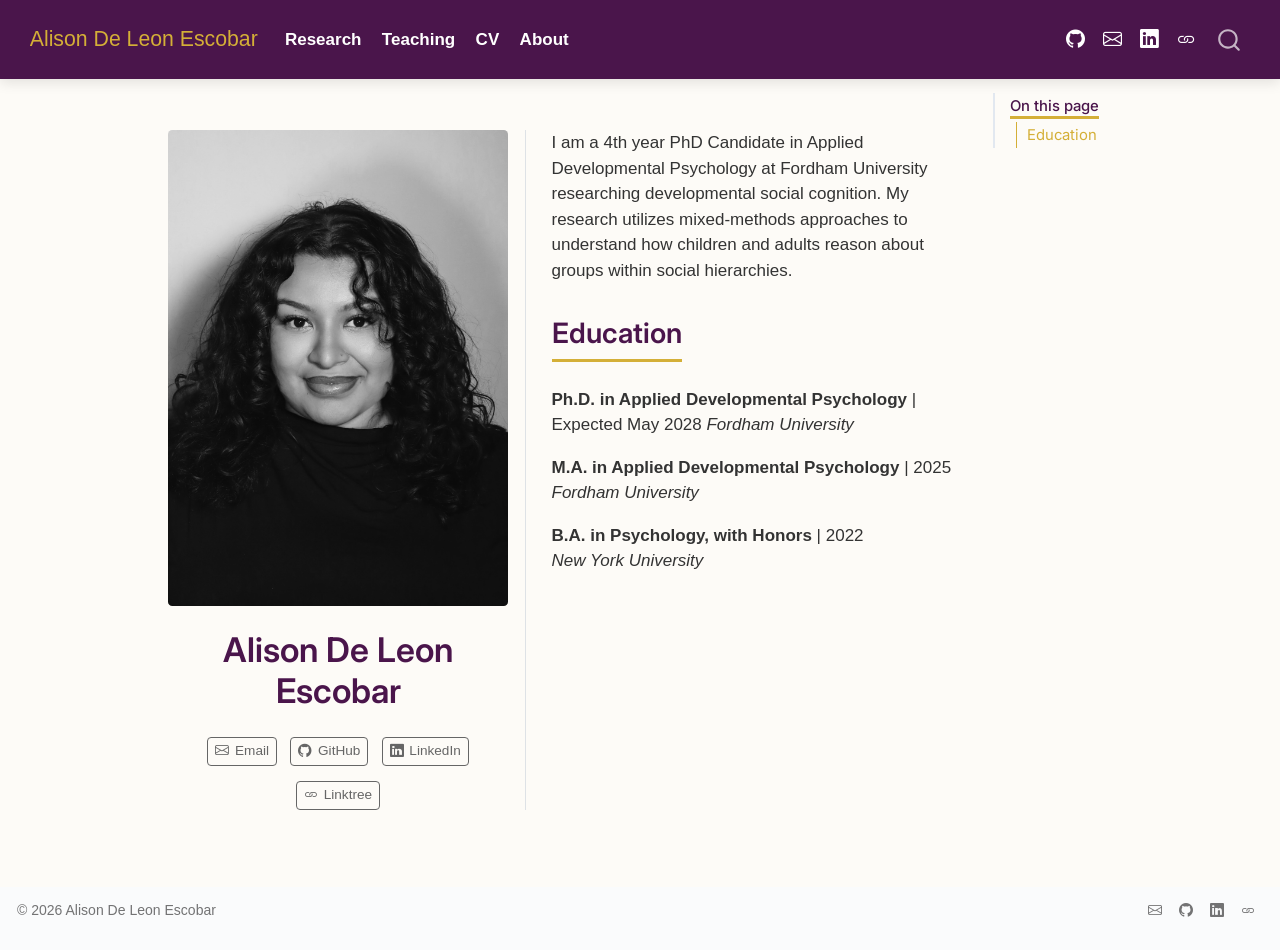
==== docs/index.html @ 729bb200 "Initial commit" ====
<!DOCTYPE html>
<html xmlns="http://www.w3.org/1999/xhtml" lang="en" xml:lang="en"><head>

<meta charset="utf-8">
<meta name="generator" content="quarto-1.9.37">

<meta name="viewport" content="width=device-width, initial-scale=1.0, user-scalable=yes">


<title>Alison De Leon Escobar</title>
<style>
/* Default styles provided by pandoc.
** See https://pandoc.org/MANUAL.html#variables-for-html for config info.
*/
code{white-space: pre-wrap;}
span.smallcaps{font-variant: small-caps;}
div.columns{display: flex; gap: min(4vw, 1.5em);}
div.column{flex: auto; overflow-x: auto;}
div.hanging-indent{margin-left: 1.5em; text-indent: -1.5em;}
ul.task-list{list-style: none;}
ul.task-list li input[type="checkbox"] {
  width: 0.8em;
  margin: 0 0.8em 0.2em -1em; /* quarto-specific, see https://github.com/quarto-dev/quarto-cli/issues/4556 */ 
  vertical-align: middle;
}
</style>


<script src="site_libs/quarto-nav/quarto-nav.js"></script>
<script src="site_libs/quarto-nav/headroom.min.js"></script>
<script src="site_libs/clipboard/clipboard.min.js"></script>
<script src="site_libs/quarto-search/autocomplete.umd.js"></script>
<script src="site_libs/quarto-search/fuse.min.js"></script>
<script src="site_libs/quarto-search/quarto-search.js"></script>
<meta name="quarto:offset" content="./">
<script src="site_libs/quarto-html/quarto.js" type="module"></script>
<script src="site_libs/quarto-html/tabsets/tabsets.js" type="module"></script>
<script src="site_libs/quarto-html/popper.min.js"></script>
<script src="site_libs/quarto-html/tippy.umd.min.js"></script>
<link href="site_libs/quarto-html/tippy.css" rel="stylesheet">
<link href="site_libs/quarto-html/quarto-syntax-highlighting-7f8f88aac4f3542376d5c11b86a4c14d.css" rel="stylesheet" id="quarto-text-highlighting-styles">
<script src="site_libs/bootstrap/bootstrap.min.js"></script>
<link href="site_libs/bootstrap/bootstrap-icons.css" rel="stylesheet">
<link href="site_libs/bootstrap/bootstrap-9ff475cf356ee86af3c39ad8890bfd6f.min.css" rel="stylesheet" append-hash="true" id="quarto-bootstrap" data-mode="light">
<script id="quarto-search-options" type="application/json">{
  "location": "navbar",
  "copy-button": false,
  "collapse-after": 3,
  "panel-placement": "end",
  "type": "overlay",
  "limit": 50,
  "keyboard-shortcut": [
    "f",
    "/",
    "s"
  ],
  "show-item-context": false,
  "language": {
    "search-no-results-text": "No results",
    "search-matching-documents-text": "matching documents",
    "search-copy-link-title": "Copy link to search",
    "search-hide-matches-text": "Hide additional matches",
    "search-more-match-text": "more match in this document",
    "search-more-matches-text": "more matches in this document",
    "search-clear-button-title": "Clear",
    "search-text-placeholder": "",
    "search-detached-cancel-button-title": "Cancel",
    "search-submit-button-title": "Submit",
    "search-label": "Search"
  }
}</script>


</head>

<body class="nav-fixed quarto-light">

<div id="quarto-search-results"></div>
  <header id="quarto-header" class="headroom fixed-top">
    <nav class="navbar navbar-expand-lg " data-bs-theme="dark">
      <div class="navbar-container container-fluid">
      <div class="navbar-brand-container mx-auto">
    <a class="navbar-brand" href="./index.html">
    <span class="navbar-title">Alison De Leon Escobar</span>
    </a>
  </div>
            <div id="quarto-search" class="" title="Search"></div>
          <button class="navbar-toggler" type="button" data-bs-toggle="collapse" data-bs-target="#navbarCollapse" aria-controls="navbarCollapse" role="menu" aria-expanded="false" aria-label="Toggle navigation" onclick="if (window.quartoToggleHeadroom) { window.quartoToggleHeadroom(); }">
  <span class="navbar-toggler-icon"></span>
</button>
          <div class="collapse navbar-collapse" id="navbarCollapse">
            <ul class="navbar-nav navbar-nav-scroll me-auto">
  <li class="nav-item">
    <a class="nav-link" href="./research.html"> 
<span class="menu-text">Research</span></a>
  </li>  
  <li class="nav-item">
    <a class="nav-link" href="./teaching.html"> 
<span class="menu-text">Teaching</span></a>
  </li>  
  <li class="nav-item">
    <a class="nav-link" href="./cv.html"> 
<span class="menu-text">CV</span></a>
  </li>  
  <li class="nav-item">
    <a class="nav-link active" href="./index.html" aria-current="page"> 
<span class="menu-text">About</span></a>
  </li>  
</ul>
            <ul class="navbar-nav navbar-nav-scroll ms-auto">
  <li class="nav-item compact">
    <a class="nav-link" href="https://github.com/alisondeleon"> <i class="bi bi-github" role="img">
</i> 
<span class="menu-text"></span></a>
  </li>  
  <li class="nav-item compact">
    <a class="nav-link" href="mailto:adeleonescobar@fordham.edu"> <i class="bi bi-envelope" role="img">
</i> 
<span class="menu-text"></span></a>
  </li>  
  <li class="nav-item compact">
    <a class="nav-link" href="https://linkedin.com/in/alison-de-leon"> <i class="bi bi-linkedin" role="img">
</i> 
<span class="menu-text"></span></a>
  </li>  
  <li class="nav-item compact">
    <a class="nav-link" href="https://linktr.ee/adeleonescobar"> <i class="bi bi-link" role="img">
</i> 
<span class="menu-text"></span></a>
  </li>  
</ul>
          </div> <!-- /navcollapse -->
            <div class="quarto-navbar-tools">
</div>
      </div> <!-- /container-fluid -->
    </nav>
</header>
<!-- content -->
<div id="quarto-content" class="quarto-container page-columns page-rows-contents page-layout-article page-navbar">
<!-- sidebar -->
<!-- margin-sidebar -->
    <div id="quarto-margin-sidebar" class="sidebar margin-sidebar">
        <nav id="TOC" role="doc-toc" class="toc-active">
    <h2 id="toc-title">On this page</h2>
  <ul>
  <li><a href="#education" id="toc-education" class="nav-link active" data-scroll-target="#education">Education</a></li>
  </ul>
</nav>
    </div>
<!-- main -->
<div class="quarto-about-trestles">
  <div class="about-entity">
    <img src="profile-pic.jpg" alt="Headshot of Alison" class="about-image
  rounded " style="width: 20em;">
<header id="title-block-header" class="quarto-title-block default">
<div class="quarto-title">
<h1 class="title">Alison De Leon Escobar</h1>
</div>
<div class="quarto-title-meta">
  </div>
</header>
    <div class="about-links">
  <a href="mailto:adeleonescobar@fordham.edu" class="about-link" rel="" target="">
    <i class="bi bi-envelope"></i>
     <span class="about-link-text">Email</span>
  </a>
  <a href="https://github.com/alisondeleon" class="about-link" rel="" target="">
    <i class="bi bi-github"></i>
     <span class="about-link-text">GitHub</span>
  </a>
  <a href="https://linkedin.com/in/alison-de-leon" class="about-link" rel="" target="">
    <i class="bi bi-linkedin"></i>
     <span class="about-link-text">LinkedIn</span>
  </a>
  <a href="https://linktr.ee/adeleonescobar" class="about-link" rel="" target="">
    <i class="bi bi-link"></i>
     <span class="about-link-text">Linktree</span>
  </a>
</div>
  </div>
  <div class="about-contents"><main class="content" id="quarto-document-content">

<p>I am a 4th year PhD Candidate in Applied Developmental Psychology at Fordham University researching developmental social cognition. My research utilizes mixed-methods approaches to understand how children and adults reason about groups within social hierarchies.</p>
<section id="education" class="level2">
<h2 data-anchor-id="education">Education</h2>
<p><strong>Ph.D.&nbsp;in Applied Developmental Psychology</strong> | Expected May 2028 <em>Fordham University</em></p>
<p><strong>M.A.&nbsp;in Applied Developmental Psychology</strong> | 2025<br>
<em>Fordham University</em></p>
<p><strong>B.A. in Psychology, with Honors</strong> | 2022<br>
<em>New York University</em></p>


</section>
</main></div>
</div>
 <!-- /main -->
<script id="quarto-html-after-body" type="application/javascript">
  window.document.addEventListener("DOMContentLoaded", function (event) {
    const isCodeAnnotation = (el) => {
      for (const clz of el.classList) {
        if (clz.startsWith('code-annotation-')) {                     
          return true;
        }
      }
      return false;
    }
    const onCopySuccess = function(e) {
      // button target
      const button = e.trigger;
      // don't keep focus
      button.blur();
      // flash "checked"
      button.classList.add('code-copy-button-checked');
      var currentTitle = button.getAttribute("title");
      button.setAttribute("title", "Copied!");
      let tooltip;
      if (window.bootstrap) {
        button.setAttribute("data-bs-toggle", "tooltip");
        button.setAttribute("data-bs-placement", "left");
        button.setAttribute("data-bs-title", "Copied!");
        tooltip = new bootstrap.Tooltip(button, 
          { trigger: "manual", 
            customClass: "code-copy-button-tooltip",
            offset: [0, -8]});
        tooltip.show();    
      }
      setTimeout(function() {
        if (tooltip) {
          tooltip.hide();
          button.removeAttribute("data-bs-title");
          button.removeAttribute("data-bs-toggle");
          button.removeAttribute("data-bs-placement");
        }
        button.setAttribute("title", currentTitle);
        button.classList.remove('code-copy-button-checked');
      }, 1000);
      // clear code selection
      e.clearSelection();
    }
    const getTextToCopy = function(trigger) {
      const outerScaffold = trigger.parentElement.cloneNode(true);
      const codeEl = outerScaffold.querySelector('code');
      for (const childEl of codeEl.children) {
        if (isCodeAnnotation(childEl)) {
          childEl.remove();
        }
      }
      return codeEl.innerText;
    }
    const clipboard = new window.ClipboardJS('.code-copy-button:not([data-in-quarto-modal])', {
      text: getTextToCopy
    });
    clipboard.on('success', onCopySuccess);
    if (window.document.getElementById('quarto-embedded-source-code-modal')) {
      const clipboardModal = new window.ClipboardJS('.code-copy-button[data-in-quarto-modal]', {
        text: getTextToCopy,
        container: window.document.getElementById('quarto-embedded-source-code-modal')
      });
      clipboardModal.on('success', onCopySuccess);
    }
      var localhostRegex = new RegExp(/^(?:http|https):\/\/localhost\:?[0-9]*\//);
      var mailtoRegex = new RegExp(/^mailto:/);
        var filterRegex = new RegExp('/' + window.location.host + '/');
      var isInternal = (href) => {
          return filterRegex.test(href) || localhostRegex.test(href) || mailtoRegex.test(href);
      }
      // Inspect non-navigation links and adorn them if external
     var links = window.document.querySelectorAll('a[href]:not(.nav-link):not(.navbar-brand):not(.toc-action):not(.sidebar-link):not(.sidebar-item-toggle):not(.pagination-link):not(.no-external):not([aria-hidden]):not(.dropdown-item):not(.quarto-navigation-tool):not(.about-link)');
      for (var i=0; i<links.length; i++) {
        const link = links[i];
        if (!isInternal(link.href)) {
          // undo the damage that might have been done by quarto-nav.js in the case of
          // links that we want to consider external
          if (link.dataset.originalHref !== undefined) {
            link.href = link.dataset.originalHref;
          }
        }
      }
    function tippyHover(el, contentFn, onTriggerFn, onUntriggerFn) {
      const config = {
        allowHTML: true,
        maxWidth: 500,
        delay: 100,
        arrow: false,
        appendTo: function(el) {
            return el.parentElement;
        },
        interactive: true,
        interactiveBorder: 10,
        theme: 'quarto',
        placement: 'bottom-start',
      };
      if (contentFn) {
        config.content = contentFn;
      }
      if (onTriggerFn) {
        config.onTrigger = onTriggerFn;
      }
      if (onUntriggerFn) {
        config.onUntrigger = onUntriggerFn;
      }
      window.tippy(el, config); 
    }
    const noterefs = window.document.querySelectorAll('a[role="doc-noteref"]');
    for (var i=0; i<noterefs.length; i++) {
      const ref = noterefs[i];
      tippyHover(ref, function() {
        // use id or data attribute instead here
        let href = ref.getAttribute('data-footnote-href') || ref.getAttribute('href');
        try { href = new URL(href).hash; } catch {}
        const id = href.replace(/^#\/?/, "");
        const note = window.document.getElementById(id);
        if (note) {
          return note.innerHTML;
        } else {
          return "";
        }
      });
    }
    const xrefs = window.document.querySelectorAll('a.quarto-xref');
    const processXRef = (id, note) => {
      // Strip column container classes
      const stripColumnClz = (el) => {
        el.classList.remove("page-full", "page-columns");
        if (el.children) {
          for (const child of el.children) {
            stripColumnClz(child);
          }
        }
      }
      stripColumnClz(note)
      if (id === null || id.startsWith('sec-')) {
        // Special case sections, only their first couple elements
        const container = document.createElement("div");
        if (note.children && note.children.length > 2) {
          container.appendChild(note.children[0].cloneNode(true));
          for (let i = 1; i < note.children.length; i++) {
            const child = note.children[i];
            if (child.tagName === "P" && child.innerText === "") {
              continue;
            } else {
              container.appendChild(child.cloneNode(true));
              break;
            }
          }
          if (window.Quarto?.typesetMath) {
            window.Quarto.typesetMath(container);
          }
          return container.innerHTML
        } else {
          if (window.Quarto?.typesetMath) {
            window.Quarto.typesetMath(note);
          }
          return note.innerHTML;
        }
      } else {
        // Remove any anchor links if they are present
        const anchorLink = note.querySelector('a.anchorjs-link');
        if (anchorLink) {
          anchorLink.remove();
        }
        if (window.Quarto?.typesetMath) {
          window.Quarto.typesetMath(note);
        }
        if (note.classList.contains("callout")) {
          return note.outerHTML;
        } else {
          return note.innerHTML;
        }
      }
    }
    for (var i=0; i<xrefs.length; i++) {
      const xref = xrefs[i];
      tippyHover(xref, undefined, function(instance) {
        instance.disable();
        let url = xref.getAttribute('href');
        let hash = undefined; 
        if (url.startsWith('#')) {
          hash = url;
        } else {
          try { hash = new URL(url).hash; } catch {}
        }
        if (hash) {
          const id = hash.replace(/^#\/?/, "");
          const note = window.document.getElementById(id);
          if (note !== null) {
            try {
              const html = processXRef(id, note.cloneNode(true));
              instance.setContent(html);
            } finally {
              instance.enable();
              instance.show();
            }
          } else {
            // See if we can fetch this
            fetch(url.split('#')[0])
            .then(res => res.text())
            .then(html => {
              const parser = new DOMParser();
              const htmlDoc = parser.parseFromString(html, "text/html");
              const note = htmlDoc.getElementById(id);
              if (note !== null) {
                const html = processXRef(id, note);
                instance.setContent(html);
              } 
            }).finally(() => {
              instance.enable();
              instance.show();
            });
          }
        } else {
          // See if we can fetch a full url (with no hash to target)
          // This is a special case and we should probably do some content thinning / targeting
          fetch(url)
          .then(res => res.text())
          .then(html => {
            const parser = new DOMParser();
            const htmlDoc = parser.parseFromString(html, "text/html");
            const note = htmlDoc.querySelector('main.content');
            if (note !== null) {
              // This should only happen for chapter cross references
              // (since there is no id in the URL)
              // remove the first header
              if (note.children.length > 0 && note.children[0].tagName === "HEADER") {
                note.children[0].remove();
              }
              const html = processXRef(null, note);
              instance.setContent(html);
            } 
          }).finally(() => {
            instance.enable();
            instance.show();
          });
        }
      }, function(instance) {
      });
    }
        let selectedAnnoteEl;
        const selectorForAnnotation = ( cell, annotation) => {
          let cellAttr = 'data-code-cell="' + cell + '"';
          let lineAttr = 'data-code-annotation="' +  annotation + '"';
          const selector = 'span[' + cellAttr + '][' + lineAttr + ']';
          return selector;
        }
        const selectCodeLines = (annoteEl) => {
          const doc = window.document;
          const targetCell = annoteEl.getAttribute("data-target-cell");
          const targetAnnotation = annoteEl.getAttribute("data-target-annotation");
          const annoteSpan = window.document.querySelector(selectorForAnnotation(targetCell, targetAnnotation));
          const lines = annoteSpan.getAttribute("data-code-lines").split(",");
          const lineIds = lines.map((line) => {
            return targetCell + "-" + line;
          })
          let top = null;
          let height = null;
          let parent = null;
          if (lineIds.length > 0) {
              //compute the position of the single el (top and bottom and make a div)
              const el = window.document.getElementById(lineIds[0]);
              top = el.offsetTop;
              height = el.offsetHeight;
              parent = el.parentElement.parentElement;
            if (lineIds.length > 1) {
              const lastEl = window.document.getElementById(lineIds[lineIds.length - 1]);
              const bottom = lastEl.offsetTop + lastEl.offsetHeight;
              height = bottom - top;
            }
            if (top !== null && height !== null && parent !== null) {
              // cook up a div (if necessary) and position it 
              let div = window.document.getElementById("code-annotation-line-highlight");
              if (div === null) {
                div = window.document.createElement("div");
                div.setAttribute("id", "code-annotation-line-highlight");
                div.style.position = 'absolute';
                parent.appendChild(div);
              }
              div.style.top = top - 2 + "px";
              div.style.height = height + 4 + "px";
              div.style.left = 0;
              let gutterDiv = window.document.getElementById("code-annotation-line-highlight-gutter");
              if (gutterDiv === null) {
                gutterDiv = window.document.createElement("div");
                gutterDiv.setAttribute("id", "code-annotation-line-highlight-gutter");
                gutterDiv.style.position = 'absolute';
                const codeCell = window.document.getElementById(targetCell);
                const gutter = codeCell.querySelector('.code-annotation-gutter');
                gutter.appendChild(gutterDiv);
              }
              gutterDiv.style.top = top - 2 + "px";
              gutterDiv.style.height = height + 4 + "px";
            }
            selectedAnnoteEl = annoteEl;
          }
        };
        const unselectCodeLines = () => {
          const elementsIds = ["code-annotation-line-highlight", "code-annotation-line-highlight-gutter"];
          elementsIds.forEach((elId) => {
            const div = window.document.getElementById(elId);
            if (div) {
              div.remove();
            }
          });
          selectedAnnoteEl = undefined;
        };
          // Handle positioning of the toggle
      window.addEventListener(
        "resize",
        throttle(() => {
          elRect = undefined;
          if (selectedAnnoteEl) {
            selectCodeLines(selectedAnnoteEl);
          }
        }, 10)
      );
      function throttle(fn, ms) {
      let throttle = false;
      let timer;
        return (...args) => {
          if(!throttle) { // first call gets through
              fn.apply(this, args);
              throttle = true;
          } else { // all the others get throttled
              if(timer) clearTimeout(timer); // cancel #2
              timer = setTimeout(() => {
                fn.apply(this, args);
                timer = throttle = false;
              }, ms);
          }
        };
      }
        // Attach click handler to the DT
        const annoteDls = window.document.querySelectorAll('dt[data-target-cell]');
        for (const annoteDlNode of annoteDls) {
          annoteDlNode.addEventListener('click', (event) => {
            const clickedEl = event.target;
            if (clickedEl !== selectedAnnoteEl) {
              unselectCodeLines();
              const activeEl = window.document.querySelector('dt[data-target-cell].code-annotation-active');
              if (activeEl) {
                activeEl.classList.remove('code-annotation-active');
              }
              selectCodeLines(clickedEl);
              clickedEl.classList.add('code-annotation-active');
            } else {
              // Unselect the line
              unselectCodeLines();
              clickedEl.classList.remove('code-annotation-active');
            }
          });
        }
    const findCites = (el) => {
      const parentEl = el.parentElement;
      if (parentEl) {
        const cites = parentEl.dataset.cites;
        if (cites) {
          return {
            el,
            cites: cites.split(' ')
          };
        } else {
          return findCites(el.parentElement)
        }
      } else {
        return undefined;
      }
    };
    var bibliorefs = window.document.querySelectorAll('a[role="doc-biblioref"]');
    for (var i=0; i<bibliorefs.length; i++) {
      const ref = bibliorefs[i];
      const citeInfo = findCites(ref);
      if (citeInfo) {
        tippyHover(citeInfo.el, function() {
          var popup = window.document.createElement('div');
          citeInfo.cites.forEach(function(cite) {
            var citeDiv = window.document.createElement('div');
            citeDiv.classList.add('hanging-indent');
            citeDiv.classList.add('csl-entry');
            var biblioDiv = window.document.getElementById('ref-' + cite);
            if (biblioDiv) {
              citeDiv.innerHTML = biblioDiv.innerHTML;
            }
            popup.appendChild(citeDiv);
          });
          return popup.innerHTML;
        });
      }
    }
  });
  </script>
</div> <!-- /content -->
<footer class="footer">
  <div class="nav-footer">
    <div class="nav-footer-left">
<p>© 2026 Alison De Leon Escobar</p>
</div>   
    <div class="nav-footer-center">
      &nbsp;
    </div>
    <div class="nav-footer-right">
      <ul class="footer-items list-unstyled">
    <li class="nav-item compact">
    <a class="nav-link" href="mailto:adeleonescobar@fordham.edu">
      <i class="bi bi-envelope" role="img">
</i> 
    </a>
  </li>  
    <li class="nav-item compact">
    <a class="nav-link" href="https://github.com/alisondeleon">
      <i class="bi bi-github" role="img">
</i> 
    </a>
  </li>  
    <li class="nav-item compact">
    <a class="nav-link" href="https://linkedin.com/in/alison-de-leon">
      <i class="bi bi-linkedin" role="img">
</i> 
    </a>
  </li>  
    <li class="nav-item compact">
    <a class="nav-link" href="https://linktr.ee/adeleonescobar">
      <i class="bi bi-link" role="img">
</i> 
    </a>
  </li>  
</ul>
    </div>
  </div>
</footer>




</body></html>
---- docs/site_libs/quarto-html/tippy.css ----
.tippy-box[data-animation=fade][data-state=hidden]{opacity:0}[data-tippy-root]{max-width:calc(100vw - 10px)}.tippy-box{position:relative;background-color:#333;color:#fff;border-radius:4px;font-size:14px;line-height:1.4;white-space:normal;outline:0;transition-property:transform,visibility,opacity}.tippy-box[data-placement^=top]>.tippy-arrow{bottom:0}.tippy-box[data-placement^=top]>.tippy-arrow:before{bottom:-7px;left:0;border-width:8px 8px 0;border-top-color:initial;transform-origin:center top}.tippy-box[data-placement^=bottom]>.tippy-arrow{top:0}.tippy-box[data-placement^=bottom]>.tippy-arrow:before{top:-7px;left:0;border-width:0 8px 8px;border-bottom-color:initial;transform-origin:center bottom}.tippy-box[data-placement^=left]>.tippy-arrow{right:0}.tippy-box[data-placement^=left]>.tippy-arrow:before{border-width:8px 0 8px 8px;border-left-color:initial;right:-7px;transform-origin:center left}.tippy-box[data-placement^=right]>.tippy-arrow{left:0}.tippy-box[data-placement^=right]>.tippy-arrow:before{left:-7px;border-width:8px 8px 8px 0;border-right-color:initial;transform-origin:center right}.tippy-box[data-inertia][data-state=visible]{transition-timing-function:cubic-bezier(.54,1.5,.38,1.11)}.tippy-arrow{width:16px;height:16px;color:#333}.tippy-arrow:before{content:"";position:absolute;border-color:transparent;border-style:solid}.tippy-content{position:relative;padding:5px 9px;z-index:1}
---- docs/site_libs/quarto-html/quarto-syntax-highlighting-7f8f88aac4f3542376d5c11b86a4c14d.css ----
/* quarto syntax highlight colors */
:root {
  --quarto-hl-ot-color: #003B4F;
  --quarto-hl-at-color: #657422;
  --quarto-hl-ss-color: #20794D;
  --quarto-hl-an-color: #5E5E5E;
  --quarto-hl-fu-color: #4758AB;
  --quarto-hl-st-color: #20794D;
  --quarto-hl-cf-color: #003B4F;
  --quarto-hl-op-color: #5E5E5E;
  --quarto-hl-er-color: #AD0000;
  --quarto-hl-bn-color: #AD0000;
  --quarto-hl-al-color: #AD0000;
  --quarto-hl-va-color: #111111;
  --quarto-hl-bu-color: inherit;
  --quarto-hl-ex-color: inherit;
  --quarto-hl-pp-color: #AD0000;
  --quarto-hl-in-color: #5E5E5E;
  --quarto-hl-vs-color: #20794D;
  --quarto-hl-wa-color: #5E5E5E;
  --quarto-hl-do-color: #5E5E5E;
  --quarto-hl-im-color: #00769E;
  --quarto-hl-ch-color: #20794D;
  --quarto-hl-dt-color: #AD0000;
  --quarto-hl-fl-color: #AD0000;
  --quarto-hl-co-color: #5E5E5E;
  --quarto-hl-cv-color: #5E5E5E;
  --quarto-hl-cn-color: #8f5902;
  --quarto-hl-sc-color: #5E5E5E;
  --quarto-hl-dv-color: #AD0000;
  --quarto-hl-kw-color: #003B4F;
}

/* other quarto variables */
:root {
  --quarto-font-monospace: SFMono-Regular, Menlo, Monaco, Consolas, "Liberation Mono", "Courier New", monospace;
}

/* syntax highlight based on Pandoc's rules */
pre > code.sourceCode > span {
  color: #003B4F;
}

code.sourceCode > span {
  color: #003B4F;
}

div.sourceCode,
div.sourceCode pre.sourceCode {
  color: #003B4F;
}

/* Normal */
code span {
  color: #003B4F;
}

/* Alert */
code span.al {
  color: #AD0000;
  font-style: inherit;
}

/* Annotation */
code span.an {
  color: #5E5E5E;
  font-style: inherit;
}

/* Attribute */
code span.at {
  color: #657422;
  font-style: inherit;
}

/* BaseN */
code span.bn {
  color: #AD0000;
  font-style: inherit;
}

/* BuiltIn */
code span.bu {
  font-style: inherit;
}

/* ControlFlow */
code span.cf {
  color: #003B4F;
  font-weight: bold;
  font-style: inherit;
}

/* Char */
code span.ch {
  color: #20794D;
  font-style: inherit;
}

/* Constant */
code span.cn {
  color: #8f5902;
  font-style: inherit;
}

/* Comment */
code span.co {
  color: #5E5E5E;
  font-style: inherit;
}

/* CommentVar */
code span.cv {
  color: #5E5E5E;
  font-style: italic;
}

/* Documentation */
code span.do {
  color: #5E5E5E;
  font-style: italic;
}

/* DataType */
code span.dt {
  color: #AD0000;
  font-style: inherit;
}

/* DecVal */
code span.dv {
  color: #AD0000;
  font-style: inherit;
}

/* Error */
code span.er {
  color: #AD0000;
  font-style: inherit;
}

/* Extension */
code span.ex {
  font-style: inherit;
}

/* Float */
code span.fl {
  color: #AD0000;
  font-style: inherit;
}

/* Function */
code span.fu {
  color: #4758AB;
  font-style: inherit;
}

/* Import */
code span.im {
  color: #00769E;
  font-style: inherit;
}

/* Information */
code span.in {
  color: #5E5E5E;
  font-style: inherit;
}

/* Keyword */
code span.kw {
  color: #003B4F;
  font-weight: bold;
  font-style: inherit;
}

/* Operator */
code span.op {
  color: #5E5E5E;
  font-style: inherit;
}

/* Other */
code span.ot {
  color: #003B4F;
  font-style: inherit;
}

/* Preprocessor */
code span.pp {
  color: #AD0000;
  font-style: inherit;
}

/* SpecialChar */
code span.sc {
  color: #5E5E5E;
  font-style: inherit;
}

/* SpecialString */
code span.ss {
  color: #20794D;
  font-style: inherit;
}

/* String */
code span.st {
  color: #20794D;
  font-style: inherit;
}

/* Variable */
code span.va {
  color: #111111;
  font-style: inherit;
}

/* VerbatimString */
code span.vs {
  color: #20794D;
  font-style: inherit;
}

/* Warning */
code span.wa {
  color: #5E5E5E;
  font-style: italic;
}

.prevent-inlining {
  content: "</";
}

/*# sourceMappingURL=789ad8cd35626ba772517505b42a116e.css.map */
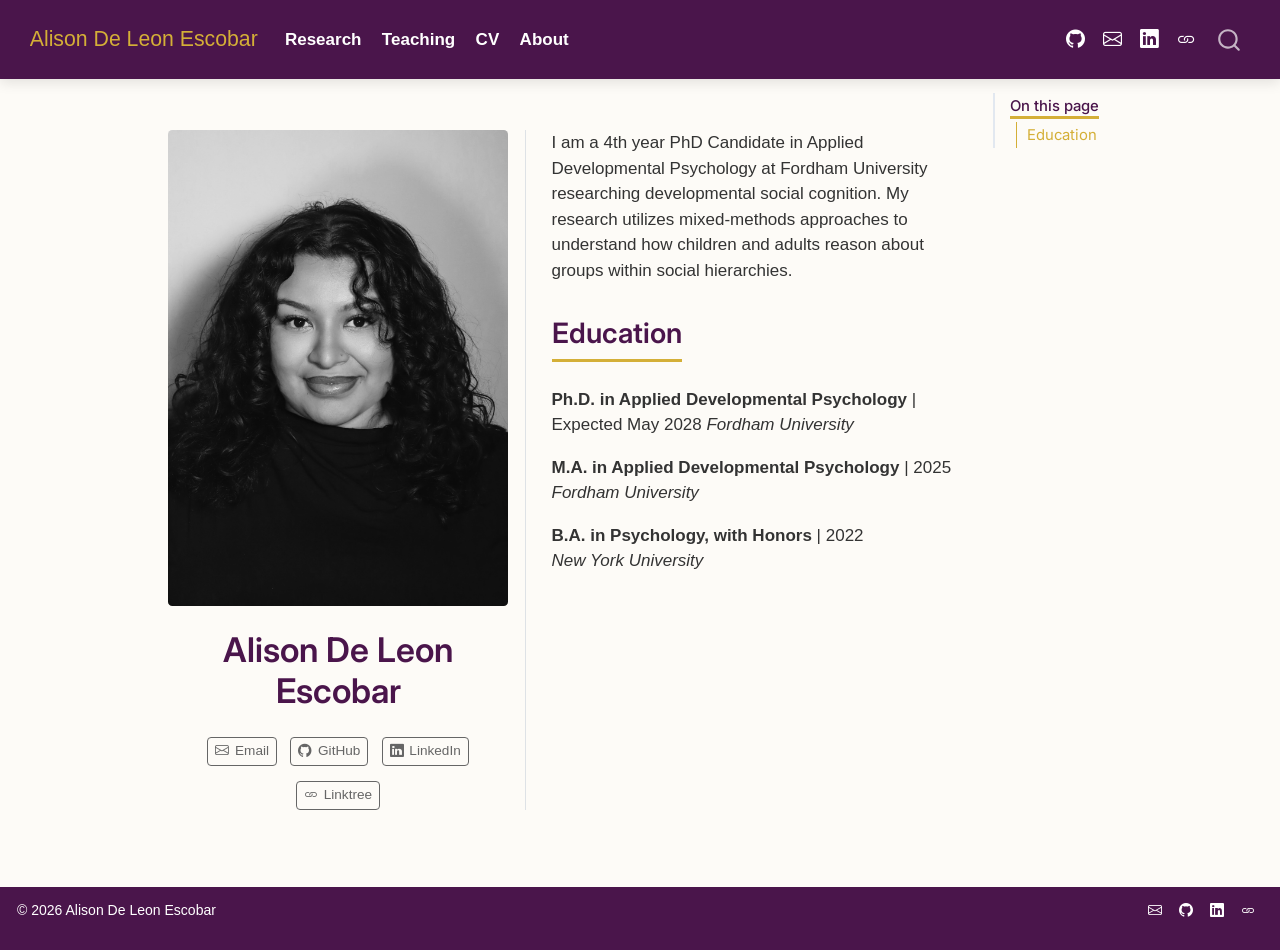
==== commit c23188f3: "updated remaining footers" ====
--- a/docs/index.html
+++ b/docs/index.html
@@ -41,7 +41,7 @@
 <link href="site_libs/quarto-html/quarto-syntax-highlighting-7f8f88aac4f3542376d5c11b86a4c14d.css" rel="stylesheet" id="quarto-text-highlighting-styles">
 <script src="site_libs/bootstrap/bootstrap.min.js"></script>
 <link href="site_libs/bootstrap/bootstrap-icons.css" rel="stylesheet">
-<link href="site_libs/bootstrap/bootstrap-9ff475cf356ee86af3c39ad8890bfd6f.min.css" rel="stylesheet" append-hash="true" id="quarto-bootstrap" data-mode="light">
+<link href="site_libs/bootstrap/bootstrap-c44015715e8faa9df336eb2a12022e12.min.css" rel="stylesheet" append-hash="true" id="quarto-bootstrap" data-mode="light">
 <script id="quarto-search-options" type="application/json">{
   "location": "navbar",
   "copy-button": false,
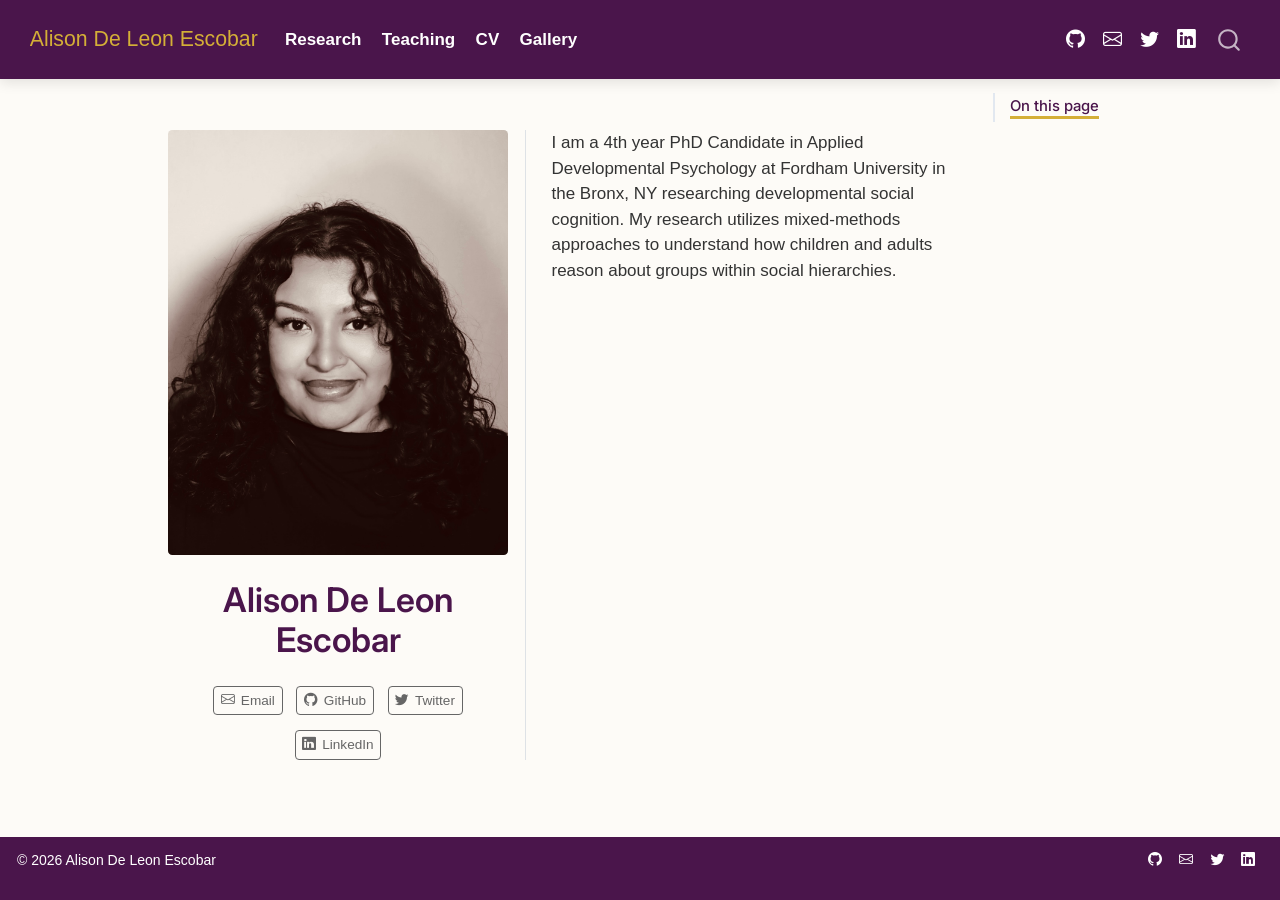
==== commit 42900b5a: "Added dynamic photo gallery" ====
--- a/docs/index.html
+++ b/docs/index.html
@@ -103,8 +103,8 @@
 <span class="menu-text">CV</span></a>
   </li>  
   <li class="nav-item">
-    <a class="nav-link active" href="./index.html" aria-current="page"> 
-<span class="menu-text">About</span></a>
+    <a class="nav-link" href="./gallery.html"> 
+<span class="menu-text">Gallery</span></a>
   </li>  
 </ul>
             <ul class="navbar-nav navbar-nav-scroll ms-auto">
@@ -119,12 +119,12 @@
 <span class="menu-text"></span></a>
   </li>  
   <li class="nav-item compact">
+    <a class="nav-link" href="https://twitter.com/theephd"> <i class="bi bi-twitter" role="img">
+</i> 
+<span class="menu-text"></span></a>
+  </li>  
+  <li class="nav-item compact">
     <a class="nav-link" href="https://linkedin.com/in/alison-de-leon"> <i class="bi bi-linkedin" role="img">
-</i> 
-<span class="menu-text"></span></a>
-  </li>  
-  <li class="nav-item compact">
-    <a class="nav-link" href="https://linktr.ee/adeleonescobar"> <i class="bi bi-link" role="img">
 </i> 
 <span class="menu-text"></span></a>
   </li>  
@@ -143,7 +143,7 @@
         <nav id="TOC" role="doc-toc" class="toc-active">
     <h2 id="toc-title">On this page</h2>
   <ul>
-  <li><a href="#education" id="toc-education" class="nav-link active" data-scroll-target="#education">Education</a></li>
+  <li><a href="#section" id="toc-section" class="nav-link active" data-scroll-target="#section"></a></li>
   </ul>
 </nav>
     </div>
@@ -168,26 +168,21 @@
     <i class="bi bi-github"></i>
      <span class="about-link-text">GitHub</span>
   </a>
+  <a href="https://twitter.com/theephd" class="about-link" rel="" target="">
+    <i class="bi bi-twitter"></i>
+     <span class="about-link-text">Twitter</span>
+  </a>
   <a href="https://linkedin.com/in/alison-de-leon" class="about-link" rel="" target="">
     <i class="bi bi-linkedin"></i>
      <span class="about-link-text">LinkedIn</span>
   </a>
-  <a href="https://linktr.ee/adeleonescobar" class="about-link" rel="" target="">
-    <i class="bi bi-link"></i>
-     <span class="about-link-text">Linktree</span>
-  </a>
 </div>
   </div>
   <div class="about-contents"><main class="content" id="quarto-document-content">
 
-<p>I am a 4th year PhD Candidate in Applied Developmental Psychology at Fordham University researching developmental social cognition. My research utilizes mixed-methods approaches to understand how children and adults reason about groups within social hierarchies.</p>
-<section id="education" class="level2">
-<h2 data-anchor-id="education">Education</h2>
-<p><strong>Ph.D.&nbsp;in Applied Developmental Psychology</strong> | Expected May 2028 <em>Fordham University</em></p>
-<p><strong>M.A.&nbsp;in Applied Developmental Psychology</strong> | 2025<br>
-<em>Fordham University</em></p>
-<p><strong>B.A. in Psychology, with Honors</strong> | 2022<br>
-<em>New York University</em></p>
+<p>I am a 4th year PhD Candidate in Applied Developmental Psychology at Fordham University in the Bronx, NY researching developmental social cognition. My research utilizes mixed-methods approaches to understand how children and adults reason about groups within social hierarchies.</p>
+<section id="section" class="level2">
+<h2 data-anchor-id="section"></h2>
 
 
 </section>
@@ -599,26 +594,26 @@
     <div class="nav-footer-right">
       <ul class="footer-items list-unstyled">
     <li class="nav-item compact">
+    <a class="nav-link" href="https://github.com/alisondeleon">
+      <i class="bi bi-github" role="img">
+</i> 
+    </a>
+  </li>  
+    <li class="nav-item compact">
     <a class="nav-link" href="mailto:adeleonescobar@fordham.edu">
       <i class="bi bi-envelope" role="img">
 </i> 
     </a>
   </li>  
     <li class="nav-item compact">
-    <a class="nav-link" href="https://github.com/alisondeleon">
-      <i class="bi bi-github" role="img">
+    <a class="nav-link" href="https://twitter.com/theephd">
+      <i class="bi bi-twitter" role="img">
 </i> 
     </a>
   </li>  
     <li class="nav-item compact">
     <a class="nav-link" href="https://linkedin.com/in/alison-de-leon">
       <i class="bi bi-linkedin" role="img">
-</i> 
-    </a>
-  </li>  
-    <li class="nav-item compact">
-    <a class="nav-link" href="https://linktr.ee/adeleonescobar">
-      <i class="bi bi-link" role="img">
 </i> 
     </a>
   </li>  
